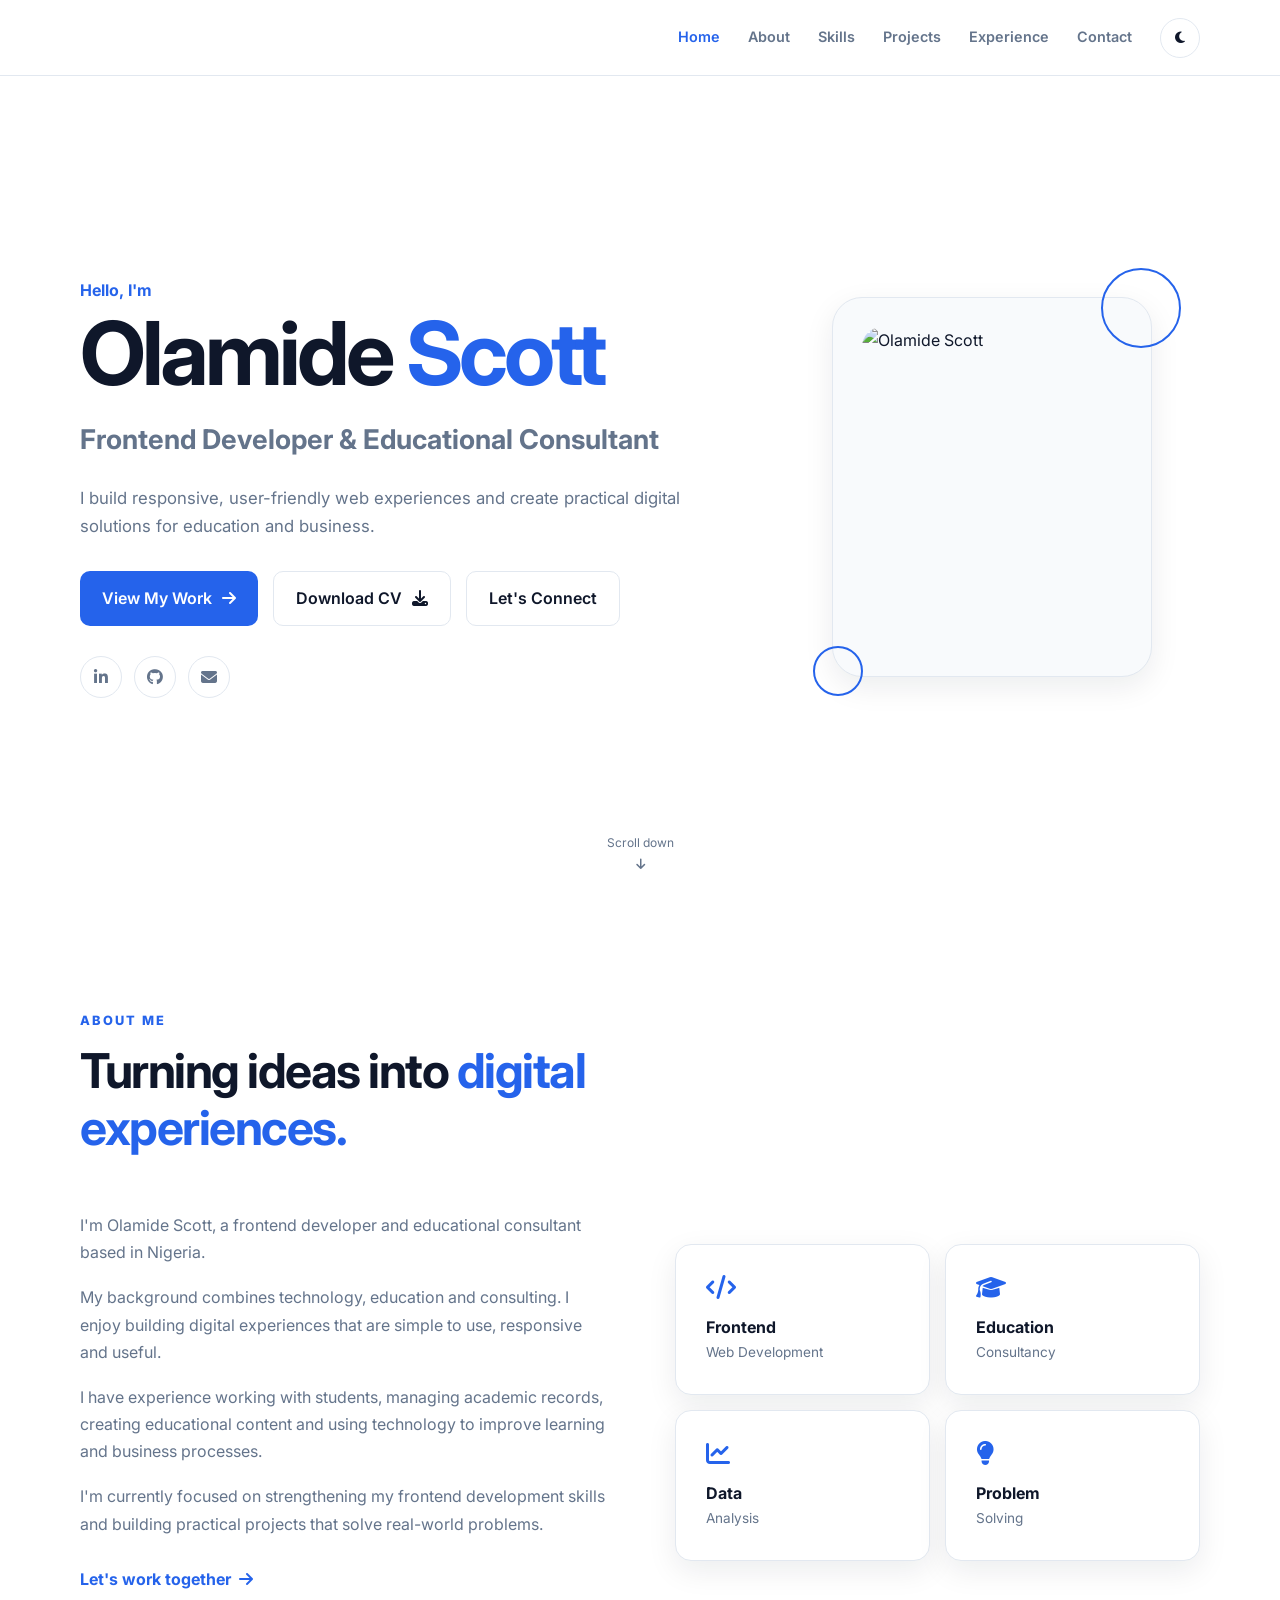
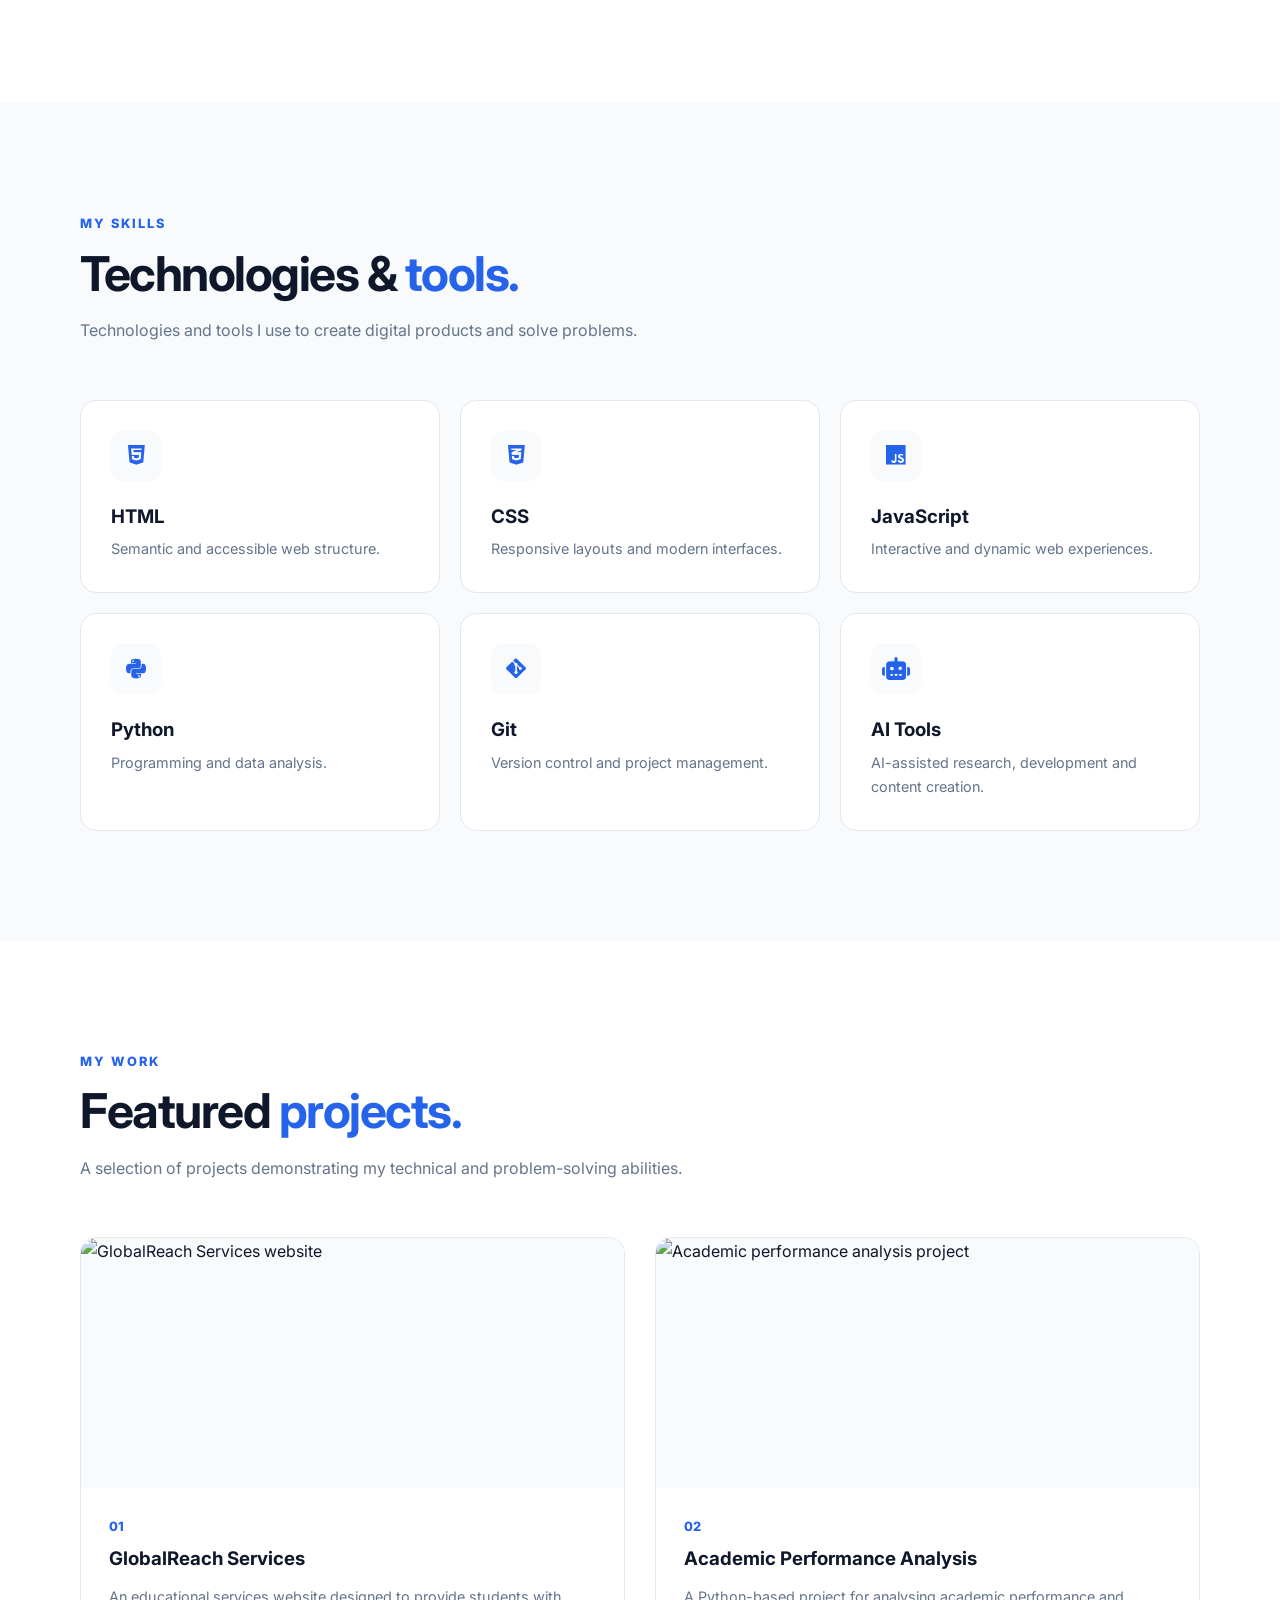
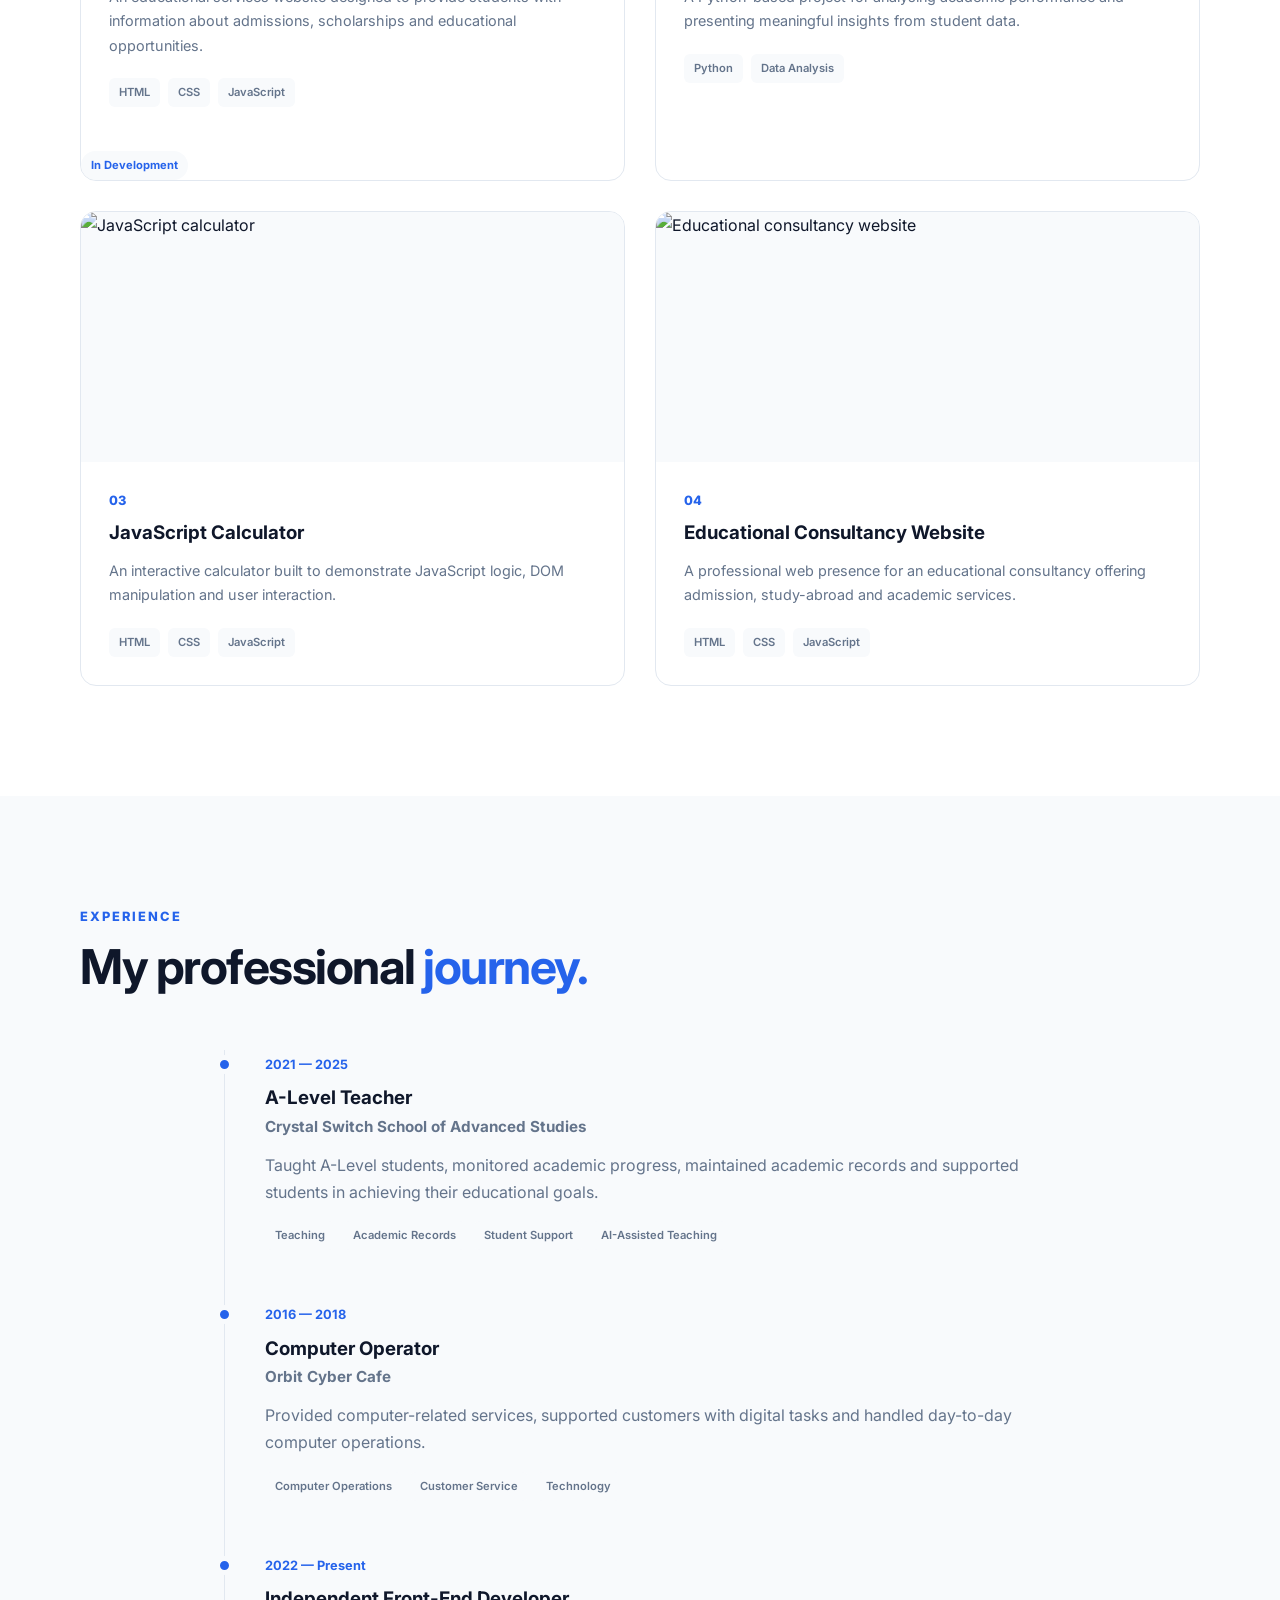
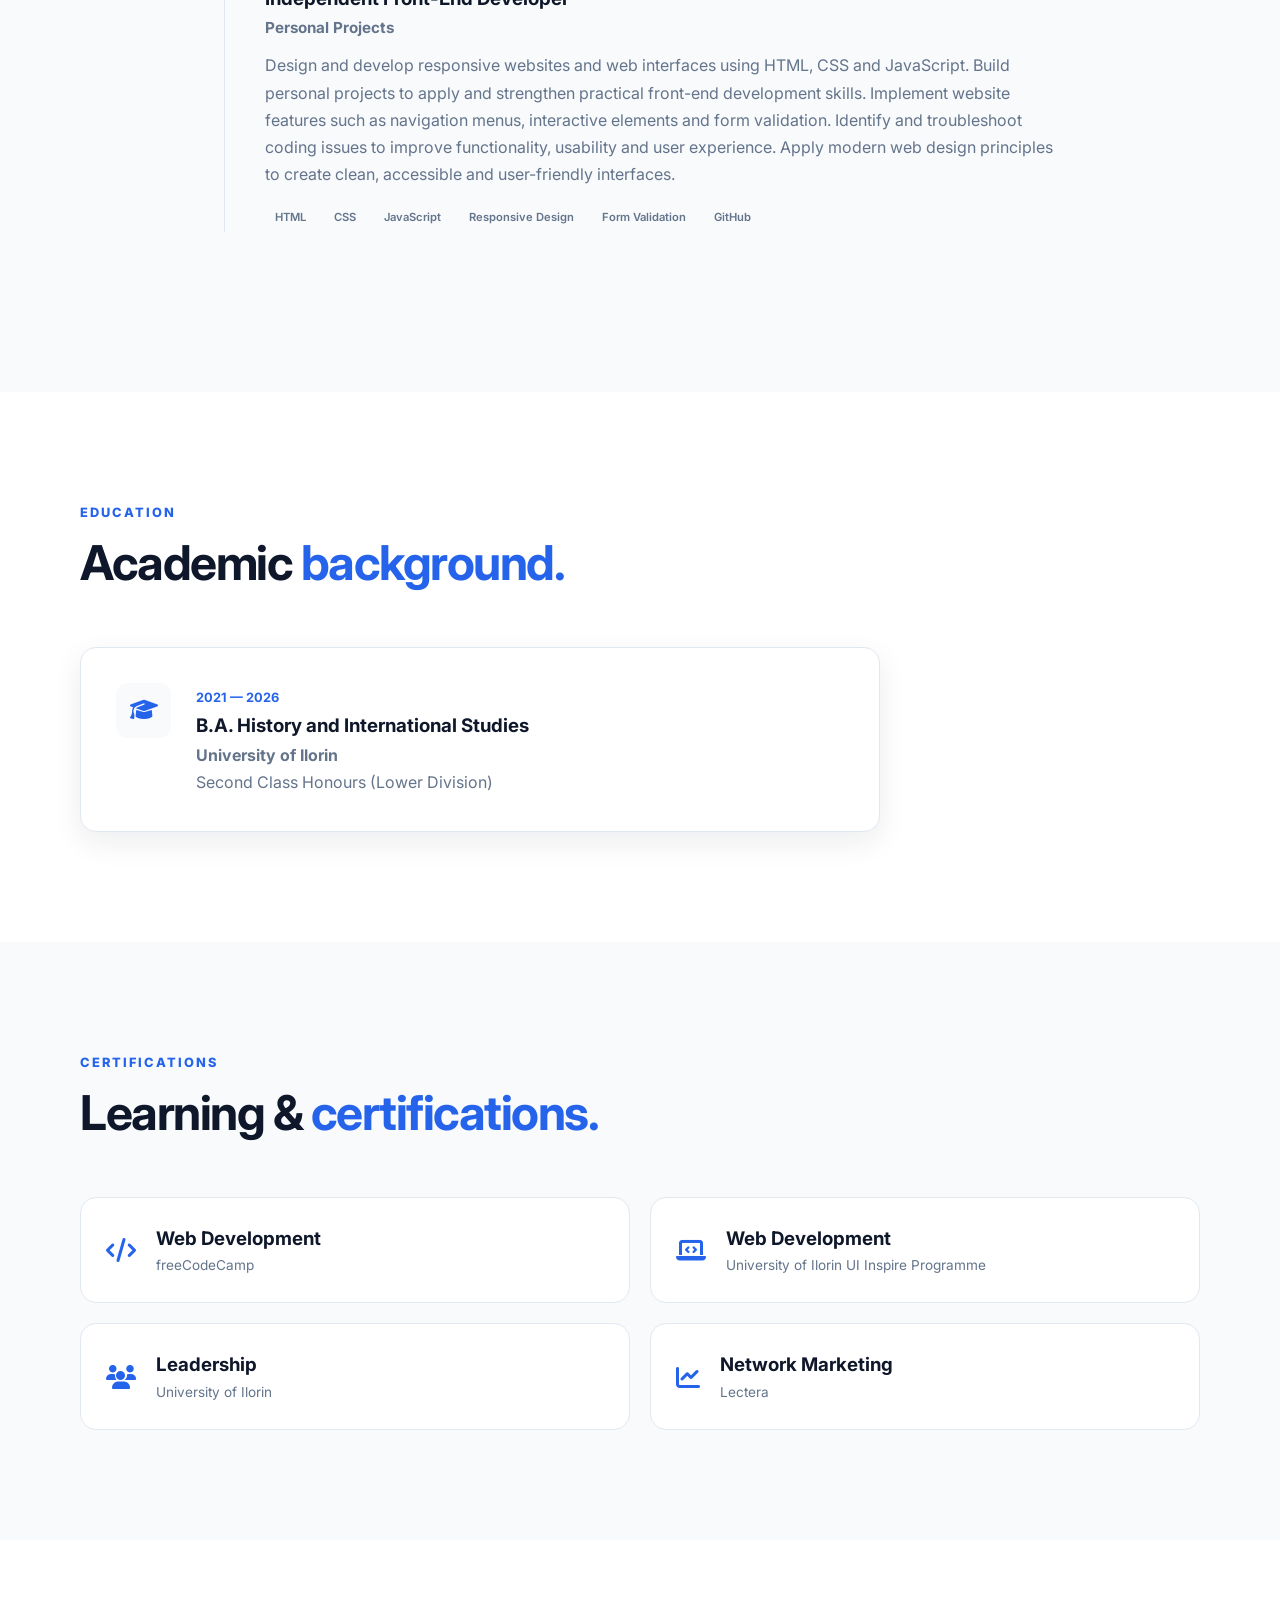
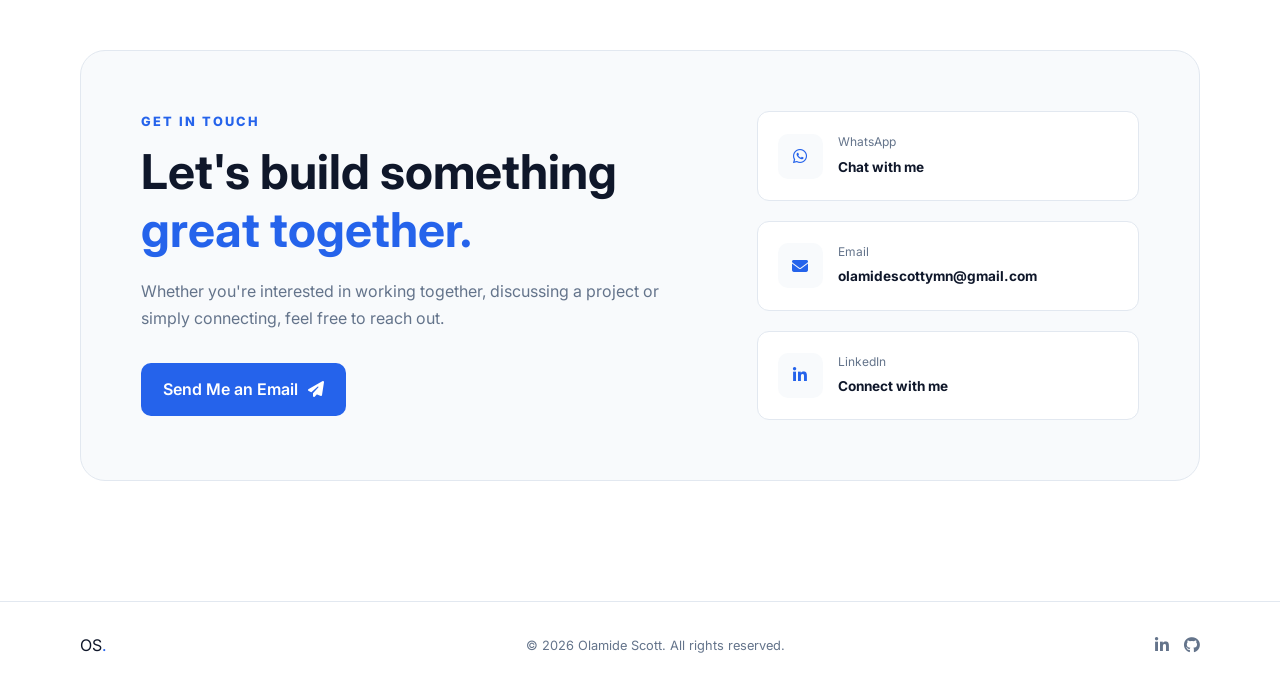
==== index.html @ 688e8d3e "Add files via upload" ====
<!DOCTYPE html>
<html lang="en">
<head>
    <meta charset="UTF-8">
    <meta name="viewport" content="width=device-width, initial-scale=1.0">

    <meta name="description"
        content="Olamide Scott - Frontend Developer and Educational Consultant. Explore my projects, skills, experience and certifications.">

    <meta name="author" content="Olamide Scott">

    <title>Olamide Scott | Frontend Developer</title>

    <!-- Google Font -->
    <link rel="preconnect" href="https://fonts.googleapis.com">
    <link rel="preconnect" href="https://fonts.gstatic.com" crossorigin>

    <link
        href="https://fonts.googleapis.com/css2?family=Inter:wght@400;500;600;700;800&display=swap"
        rel="stylesheet">

    <!-- Icons -->
    <link
        rel="stylesheet"
        href="https://cdnjs.cloudflare.com/ajax/libs/font-awesome/6.5.2/css/all.min.css">

    <link rel="stylesheet" href="portfolio.css">
</head>

<body>

    <!-- ================= NAVBAR =================== -->

    <header class="header">

        <nav class="navbar container">

            <a href="#home" class="logo">
            <img src="/Images/Logo.png" alt="">
            </a>

            <div class="nav-menu" id="nav-menu">

                <a href="#home" class="nav-link active">Home</a>
                <a href="#about" class="nav-link">About</a>
                <a href="#skills" class="nav-link">Skills</a>
                <a href="#projects" class="nav-link">Projects</a>
                <a href="#experience" class="nav-link">Experience</a>
                <a href="#contact" class="nav-link">Contact</a>

                <button class="theme-toggle" id="theme-toggle"
                    aria-label="Toggle dark mode">
                    <i class="fas fa-moon"></i>
                </button>

                <button class="close-menu" id="close-menu">
                    <i class="fas fa-xmark"></i>
                </button>

            </div>

            <button class="menu-toggle" id="menu-toggle">
                <i class="fas fa-bars"></i>
            </button>

        </nav>

    </header>


    <main>

        <!-- ================= HERO ================= -->

        <section class="hero" id="home">

            <div class="container hero-container">

                <div class="hero-content">

                    <p class="hero-intro">
                        Hello, I'm
                    </p>

                    <h1>
                        Olamide <span>Scott</span>
                    </h1>

                    <h2>
                        Frontend Developer & Educational Consultant
                    </h2>

                    <p class="hero-description">
                        I build responsive, user-friendly web experiences
                        and create practical digital solutions for education
                        and business.
                    </p>

                    <div class="hero-buttons">

                        <a href="#projects" class="btn btn-primary">
                            View My Work
                            <i class="fas fa-arrow-right"></i>
                        </a>
                    
                        <a href="documents/Olamide-Scott-CV.pdf"
                           class="btn btn-outline"
                           download>
                            Download CV
                            <i class="fas fa-download"></i>
                        </a>
                    
                        <a href="#contact" class="btn btn-outline">
                            Let's Connect
                        </a>
                    
                    </div>
                    <div class="social-links">

                        <a href="https://www.linkedin.com/in/justolamidescott"
                           target="_blank"
                           aria-label="LinkedIn">
                            <i class="fab fa-linkedin-in"></i>
                        </a>

                       
                        <a href="https://github.com/olamidescott" aria-label="GitHub">
                            <i class="fab fa-github"></i>
                        </a>

                        <a href="mailto:olamidescottymn@gmail.com"
                           aria-label="Email">
                            <i class="fas fa-envelope"></i>
                        </a>

                    </div>

                </div>


                <div class="hero-visual">

                    <div class="profile-card">

                        <div class="profile-image">
                            
                            <img src="/Images/olamide.png"
                                 alt="Olamide Scott">
                        </div>

                        <div class="profile-decoration decoration-one"></div>
                        <div class="profile-decoration decoration-two"></div>

                    </div>

                </div>

            </div>

            <div class="scroll-indicator">
                <span>Scroll down</span>
                <i class="fas fa-arrow-down"></i>
            </div>

        </section>


        <!-- ================= ABOUT ================= -->

        <section class="section" id="about">

            <div class="container">

                <div class="section-heading">

                    <p class="section-label">ABOUT ME</p>

                    <h2>
                        Turning ideas into
                        <span>digital experiences.</span>
                    </h2>

                </div>


                <div class="about-grid">

                    <div class="about-text">

                        <p>
                            I'm Olamide Scott, a frontend developer and
                            educational consultant based in Nigeria.
                        </p>

                        <p>
                            My background combines technology, education
                            and consulting. I enjoy building digital
                            experiences that are simple to use, responsive
                            and useful.
                        </p>

                        <p>
                            I have experience working with students,
                            managing academic records, creating educational
                            content and using technology to improve
                            learning and business processes.
                        </p>

                        <p>
                            I'm currently focused on strengthening my
                            frontend development skills and building
                            practical projects that solve real-world
                            problems.
                        </p>

                        <a href="#contact" class="text-link">
                            Let's work together
                            <i class="fas fa-arrow-right"></i>
                        </a>

                    </div>


                    <div class="about-stats">

                        <div class="stat-card">
                            <i class="fas fa-code"></i>
                            <h3>Frontend</h3>
                            <p>Web Development</p>
                        </div>

                        <div class="stat-card">
                            <i class="fas fa-graduation-cap"></i>
                            <h3>Education</h3>
                            <p>Consultancy</p>
                        </div>

                        <div class="stat-card">
                            <i class="fas fa-chart-line"></i>
                            <h3>Data</h3>
                            <p>Analysis</p>
                        </div>

                        <div class="stat-card">
                            <i class="fas fa-lightbulb"></i>
                            <h3>Problem</h3>
                            <p>Solving</p>
                        </div>

                    </div>

                </div>

            </div>

        </section>


        <!-- ================= SKILLS ================= -->

        <section class="section section-alt" id="skills">

            <div class="container">

                <div class="section-heading">

                    <p class="section-label">MY SKILLS</p>

                    <h2>
                        Technologies & <span>tools.</span>
                    </h2>

                    <p>
                        Technologies and tools I use to create digital
                        products and solve problems.
                    </p>

                </div>


                <div class="skills-grid">

                    <div class="skill-card">
                        <div class="skill-icon">
                            <i class="fab fa-html5"></i>
                        </div>
                        <h3>HTML</h3>
                        <p>Semantic and accessible web structure.</p>
                    </div>

                    <div class="skill-card">
                        <div class="skill-icon">
                            <i class="fab fa-css3-alt"></i>
                        </div>
                        <h3>CSS</h3>
                        <p>Responsive layouts and modern interfaces.</p>
                    </div>

                    <div class="skill-card">
                        <div class="skill-icon">
                            <i class="fab fa-js"></i>
                        </div>
                        <h3>JavaScript</h3>
                        <p>Interactive and dynamic web experiences.</p>
                    </div>

                    <div class="skill-card">
                        <div class="skill-icon">
                            <i class="fab fa-python"></i>
                        </div>
                        <h3>Python</h3>
                        <p>Programming and data analysis.</p>
                    </div>

                    <div class="skill-card">
                        <div class="skill-icon">
                            <i class="fab fa-git-alt"></i>
                        </div>
                        <h3>Git</h3>
                        <p>Version control and project management.</p>
                    </div>

                    <div class="skill-card">
                        <div class="skill-icon">
                            <i class="fas fa-robot"></i>
                        </div>
                        <h3>AI Tools</h3>
                        <p>AI-assisted research, development and content creation.</p>
                    </div>

                </div>

            </div>

        </section>


        <!-- ================= PROJECTS ================= -->

        <section class="section" id="projects">

            <div class="container">

                <div class="section-heading">

                    <p class="section-label">MY WORK</p>

                    <h2>
                        Featured <span>projects.</span>
                    </h2>

                    <p>
                        A selection of projects demonstrating my technical
                        and problem-solving abilities.
                    </p>

                </div>


                <div class="projects-grid">


                    <!-- PROJECT 1 -->

                    <article class="project-card">

                        <div class="project-image">

                            <img src="/Images/globareach.jpg"
                                 alt="GlobalReach Services website">

                            <div class="project-overlay">

                                <a href="#"
                                   aria-label="View GlobalReach project">
                                    <i class="fas fa-external-link-alt"></i>
                                </a>

                                <a href="#"
                                   aria-label="View GlobalReach source code">
                                    <i class="fab fa-github"></i>
                                </a>

                            </div>

                        </div>

                        <div class="project-content">

                            <p class="project-number">01</p>

                            <h3>GlobalReach Services</h3>

                            <p>
                                An educational services website designed
                                to provide students with information about
                                admissions, scholarships and educational
                                opportunities.
                            </p>

                            <div class="project-tech">
                                <span>HTML</span>
                                <span>CSS</span>
                                <span>JavaScript</span>
                            </div>

                        </div>
                        <div class="project-status">
                            <span>In Development</span>
                        </div>

                    </article>


                    <!-- PROJECT 2 -->

                    <article class="project-card">

                        <div class="project-image">

                            <img src="/Images/std analysis.jpg"
                                 alt="Academic performance analysis project">

                            <div class="project-overlay">

                                <a href="#"
                                   aria-label="View project">
                                    <i class="fas fa-external-link-alt"></i>
                                </a>

                                <a href="#"
                                   aria-label="View source code">
                                    <i class="fab fa-github"></i>
                                </a>

                            </div>

                        </div>

                        <div class="project-content">

                            <p class="project-number">02</p>

                            <h3>Academic Performance Analysis</h3>

                            <p>
                                A Python-based project for analysing
                                academic performance and presenting
                                meaningful insights from student data.
                            </p>

                            <div class="project-tech">
                                <span>Python</span>
                                <span>Data Analysis</span>
                            </div>

                        </div>

                    </article>


                    <!-- PROJECT 3 -->

                    <article class="project-card">

                        <div class="project-image">

                            <img src="/Images/mini calculator.jpg"
                                 alt="JavaScript calculator">

                            <div class="project-overlay">

                                <a href="#"
                                   aria-label="View calculator">
                                    <i class="fas fa-external-link-alt"></i>
                                </a>

                                <a href="#"
                                   aria-label="View source code">
                                    <i class="fab fa-github"></i>
                                </a>

                            </div>

                        </div>

                        <div class="project-content">

                            <p class="project-number">03</p>

                            <h3>JavaScript Calculator</h3>

                            <p>
                                An interactive calculator built to
                                demonstrate JavaScript logic, DOM
                                manipulation and user interaction.
                            </p>

                            <div class="project-tech">
                                <span>HTML</span>
                                <span>CSS</span>
                                <span>JavaScript</span>
                            </div>

                        </div>

                    </article>


                    <!-- PROJECT 4 -->

                    <article class="project-card">

                        <div class="project-image">

                            <img src="/Images/globalreach register.jpg"
                                 alt="Educational consultancy website">

                            <div class="project-overlay">

                                <a href="#"
                                   aria-label="View project">
                                    <i class="fas fa-external-link-alt"></i>
                                </a>

                            </div>

                        </div>

                        <div class="project-content">

                            <p class="project-number">04</p>

                            <h3>Educational Consultancy Website</h3>

                            <p>
                                A professional web presence for an
                                educational consultancy offering admission,
                                study-abroad and academic services.
                            </p>

                            <div class="project-tech">
                                <span>HTML</span>
                                <span>CSS</span>
                                <span>JavaScript</span>
                            </div>

                        </div>

                    </article>

                </div>

            </div>

        </section>


        <!-- ================= EXPERIENCE ================= -->

        <section class="section section-alt" id="experience">

            <div class="container">

                <div class="section-heading">

                    <p class="section-label">EXPERIENCE</p>

                    <h2>
                        My professional <span>journey.</span>
                    </h2>

                </div>


                <div class="timeline">

                    <div class="timeline-item">

                        <div class="timeline-dot"></div>

                        <div class="timeline-content">

                            <span class="timeline-date">
                                2021 — 2025
                            </span>

                            <h3>A-Level Teacher</h3>

                            <h4>
                                Crystal Switch School of Advanced Studies
                            </h4>

                            <p>
                                Taught A-Level students, monitored academic
                                progress, maintained academic records and
                                supported students in achieving their
                                educational goals.
                            </p>

                            <div class="experience-tags">
                                <span>Teaching</span>
                                <span>Academic Records</span>
                                <span>Student Support</span>
                                <span>AI-Assisted Teaching</span>
                            </div>

                        </div>

                    </div>


                    <div class="timeline-item">

                        <div class="timeline-dot"></div>

                        <div class="timeline-content">

                            <span class="timeline-date">
                                2016 — 2018
                            </span>

                            <h3>Computer Operator</h3>

                            <h4>Orbit Cyber Cafe</h4>

                            <p>
                                Provided computer-related services,
                                supported customers with digital tasks
                                and handled day-to-day computer operations.
                            </p>

                            <div class="experience-tags">
                                <span>Computer Operations</span>
                                <span>Customer Service</span>
                                <span>Technology</span>
                            </div>

                        </div>

                    </div>


                    <!-- FRONT-END DEVELOPMENT: INDEPENDENT PROJECTS -->
<div class="timeline-item">

    <div class="timeline-dot"></div>

    <div class="timeline-content">

        <span class="timeline-date">
            2022 — Present
        </span>

        <h3>Independent Front-End Developer</h3>

        <h4>Personal Projects</h4>

        <p>
            Design and develop responsive websites and web
            interfaces using HTML, CSS and JavaScript.
            Build personal projects to apply and strengthen
            practical front-end development skills.
            Implement website features such as navigation
            menus, interactive elements and form validation.
            Identify and troubleshoot coding issues to improve
            functionality, usability and user experience.
            Apply modern web design principles to create clean,
            accessible and user-friendly interfaces.
        </p>

        <div class="experience-tags">
            <span>HTML</span>
            <span>CSS</span>
            <span>JavaScript</span>
            <span>Responsive Design</span>
            <span>Form Validation</span>
            <span>GitHub</span>
        </div>

    </div>

</div>
                </div>

            </div>

        </section>


        <!-- ================= EDUCATION ================= -->

        <section class="section" id="education">

            <div class="container">

                <div class="section-heading">

                    <p class="section-label">EDUCATION</p>

                    <h2>
                        Academic <span>background.</span>
                    </h2>

                </div>


                <div class="education-card">

                    <div class="education-icon">
                        <i class="fas fa-graduation-cap"></i>
                    </div>

                    <div>

                        <span class="education-date">
                            2021 — 2026
                        </span>

                        <h3>
                            B.A. History and International Studies
                        </h3>

                        <h4>
                            University of Ilorin
                        </h4>

                        <p>
                            Second Class Honours (Lower Division)
                        </p>

                    </div>

                </div>

            </div>

        </section>


        <!-- ================= CERTIFICATIONS ================= -->

        <section class="section section-alt" id="certifications">

            <div class="container">

                <div class="section-heading">

                    <p class="section-label">CERTIFICATIONS</p>

                    <h2>
                        Learning & <span>certifications.</span>
                    </h2>

                </div>


                <div class="certifications-grid">

                    <div class="cert-card">

                        <i class="fas fa-code"></i>

                        <div>
                            <h3>Web Development</h3>
                            <p>freeCodeCamp</p>
                        </div>

                    </div>


                    <div class="cert-card">

                        <i class="fas fa-laptop-code"></i>

                        <div>
                            <h3>Web Development</h3>
                            <p>University of Ilorin UI Inspire Programme</p>
                        </div>

                    </div>


                    <div class="cert-card">

                        <i class="fas fa-users"></i>

                        <div>
                            <h3>Leadership</h3>
                            <p>University of Ilorin</p>
                        </div>

                    </div>


                    <div class="cert-card">

                        <i class="fas fa-chart-line"></i>

                        <div>
                            <h3>Network Marketing</h3>
                            <p>Lectera</p>
                        </div>

                    </div>

                </div>

            </div>

        </section>


        <!-- ================= CONTACT ================= -->

        <section class="section contact-section" id="contact">

            <div class="container">

                <div class="contact-box">

                    <div class="contact-content">

                        <p class="section-label">GET IN TOUCH</p>

                        <h2>
                            Let's build something
                            <span>great together.</span>
                        </h2>

                        <p>
                            Whether you're interested in working together,
                            discussing a project or simply connecting,
                            feel free to reach out.
                        </p>

                        <a href="mailto:olamidescottymn@gmail.com"
                           class="btn btn-primary">
                            Send Me an Email
                            <i class="fas fa-paper-plane"></i>
                        </a>

                    </div>


                    <div class="contact-details">
                        <a href="https://wa.me/2347044570690"
   target="_blank"
   class="contact-item">

    <div class="contact-icon">
        <i class="fab fa-whatsapp"></i>
    </div>

    <div>
        <span>WhatsApp</span>
        <strong>Chat with me</strong>
    </div>

</a>

                        <a href="mailto:olamidescottymn@gmail.com"
                           class="contact-item">

                            <div class="contact-icon">
                                <i class="fas fa-envelope"></i>
                            </div>

                            <div>
                                <span>Email</span>
                                <strong>
                                    olamidescottymn@gmail.com
                                </strong>
                            </div>

                        </a>


                        <a href="https://www.linkedin.com/in/justolamidescott"
                           target="_blank"
                           class="contact-item">

                            <div class="contact-icon">
                                <i class="fab fa-linkedin-in"></i>
                            </div>

                            <div>
                                <span>LinkedIn</span>
                                <strong>
                                    Connect with me
                                </strong>
                            </div>

                        </a>

                    </div>

                </div>

            </div>

        </section>

    </main>


    <!-- ================= FOOTER ================= -->

    <footer class="footer">

        <div class="container footer-content">

            <a href="#home" class="logo">
                OS<span>.</span>
            </a>

            <p>
                © <span id="year"></span> Olamide Scott.
                All rights reserved.
            </p>

            <div class="footer-socials">

                <a href="https://www.linkedin.com/in/justolamidescott"
                   target="_blank">
                    <i class="fab fa-linkedin-in"></i>
                </a>

                <a href="#">
                    <i class="fab fa-github"></i>
                </a>

            </div>

        </div>

    </footer>


    <!-- Back to top -->
    <button class="back-to-top" id="back-to-top">
        <i class="fas fa-arrow-up"></i>
    </button>


    <script src="portfolio.js"></script>

</body>
</html>
---- portfolio.css ----
/* =========================================
   ROOT VARIABLES
========================================= */

:root {
    --primary: #2563eb;
    --primary-dark: #1d4ed8;

    --bg: #ffffff;
    --bg-secondary: #f8fafc;
    --card: #ffffff;

    --text: #0f172a;
    --text-secondary: #64748b;

    --border: #e2e8f0;

    --shadow: 0 10px 30px rgba(15, 23, 42, 0.08);

    --radius: 16px;

    --transition: 0.3s ease;
}


/* DARK MODE */

body.dark-theme {
    --bg: #0b1120;
    --bg-secondary: #111827;
    --card: #151f32;

    --text: #f8fafc;
    --text-secondary: #94a3b8;

    --border: #263449;

    --shadow: 0 10px 30px rgba(0, 0, 0, 0.3);
}


/* =========================================
   RESET
========================================= */

* {
    margin: 0;
    padding: 0;
    box-sizing: border-box;
}

html {
    scroll-behavior: smooth;
}

body {
    font-family: "Inter", sans-serif;
    background: var(--bg);
    color: var(--text);
    line-height: 1.7;
    transition: background var(--transition),
                color var(--transition);
}

img {
    max-width: 100%;
    display: block;
}

a {
    text-decoration: none;
    color: inherit;
}

button {
    font-family: inherit;
}

.container {
    width: min(1120px, 90%);
    margin: auto;
}


/* =========================================
   HEADER
========================================= */

.header {
    position: fixed;
    top: 0;
    width: 100%;
    z-index: 1000;

    background: color-mix(
        in srgb,
        var(--bg) 90%,
        transparent
    );

    backdrop-filter: blur(15px);

    border-bottom: 1px solid var(--border);
}

.navbar {
    height: 75px;

    display: flex;
    align-items: center;
    justify-content: space-between;
}

.logo {
    width: 75px;
    height: auto;
    display: block;
    object-fit: contain;
}

.logo span {
    color: var(--primary);
}

.nav-menu {
    display: flex;
    align-items: center;
    gap: 28px;
}

.nav-link {
    font-size: 0.9rem;
    font-weight: 600;
    color: var(--text-secondary);
    transition: var(--transition);
}

.nav-link:hover,
.nav-link.active {
    color: var(--primary);
}

.theme-toggle,
.menu-toggle,
.close-menu {
    border: none;
    background: transparent;
    color: var(--text);
    cursor: pointer;
}

.theme-toggle {
    width: 40px;
    height: 40px;

    display: grid;
    place-items: center;

    border: 1px solid var(--border);
    border-radius: 50%;

    transition: var(--transition);
}

.theme-toggle:hover {
    color: var(--primary);
    border-color: var(--primary);
}

.menu-toggle,
.close-menu {
    display: none;
}


/* =========================================
   HERO
========================================= */

.hero {
    min-height: 100vh;

    display: flex;
    align-items: center;

    padding-top: 75px;

    position: relative;

    overflow: hidden;
}

.hero-container {
    display: grid;
    grid-template-columns: 1.2fr 0.8fr;

    align-items: center;

    gap: 80px;
}

.hero-intro {
    color: var(--primary);
    font-weight: 700;
    margin-bottom: 5px;
}

.hero h1 {
    font-size: clamp(3rem, 7vw, 5.5rem);
    line-height: 1;
    letter-spacing: -4px;
    margin-bottom: 20px;
}

.hero h1 span {
    color: var(--primary);
}

.hero h2 {
    font-size: clamp(1.2rem, 3vw, 1.7rem);
    color: var(--text-secondary);
    margin-bottom: 20px;
}

.hero-description {
    max-width: 600px;
    color: var(--text-secondary);
    font-size: 1.05rem;
}

.hero-buttons {
    display: flex;
    gap: 15px;
    flex-wrap: wrap;

    margin-top: 30px;
}

.btn {
    display: inline-flex;
    align-items: center;
    gap: 10px;

    padding: 13px 22px;

    border-radius: 10px;

    font-weight: 600;

    transition: var(--transition);
}

.btn-primary {
    color: white;
    background: var(--primary);
}

.btn-primary:hover {
    background: var(--primary-dark);
    transform: translateY(-3px);
}

.btn-outline {
    border: 1px solid var(--border);
}

.btn-outline:hover {
    color: var(--primary);
    border-color: var(--primary);
}

.social-links {
    display: flex;
    gap: 12px;
    margin-top: 30px;
}

.social-links a {
    width: 42px;
    height: 42px;

    display: grid;
    place-items: center;

    border: 1px solid var(--border);
    border-radius: 50%;

    color: var(--text-secondary);

    transition: var(--transition);
}

.social-links a:hover {
    color: white;
    background: var(--primary);
    border-color: var(--primary);

    transform: translateY(-3px);
}


/* =========================================
   PROFILE IMAGE
========================================= */

.hero-visual {
    display: flex;
    justify-content: center;
}

.profile-card {
    width: 320px;
    height: 380px;

    position: relative;

    display: flex;
    align-items: center;
    justify-content: center;

    border-radius: 30px;

    background: var(--bg-secondary);

    border: 1px solid var(--border);

    box-shadow: var(--shadow);
}

.profile-image {
    width: 260px;
    height: 320px;

    overflow: hidden;

    border-radius: 20px;
}

.profile-image img {
    width: 100%;
    height: 100%;

    object-fit: cover;
}

.profile-decoration {
    position: absolute;

    border: 2px solid var(--primary);

    border-radius: 50%;
}

.decoration-one {
    width: 80px;
    height: 80px;

    top: -30px;
    right: -30px;
}

.decoration-two {
    width: 50px;
    height: 50px;

    bottom: -20px;
    left: -20px;
}


/* =========================================
   SCROLL INDICATOR
========================================= */

.scroll-indicator {
    position: absolute;

    bottom: 30px;
    left: 50%;

    transform: translateX(-50%);

    display: flex;
    flex-direction: column;

    align-items: center;

    color: var(--text-secondary);

    font-size: 0.75rem;

    gap: 5px;
}


/* =========================================
   SECTIONS
========================================= */

.section {
    padding: 110px 0;
}

.section-alt {
    background: var(--bg-secondary);
}

.section-heading {
    max-width: 650px;
    margin-bottom: 55px;
}

.section-label {
    color: var(--primary);
    font-size: 0.8rem;
    font-weight: 800;

    letter-spacing: 2px;

    margin-bottom: 10px;
}

.section-heading h2 {
    font-size: clamp(2rem, 5vw, 3rem);
    line-height: 1.2;
    letter-spacing: -1.5px;
}

.section-heading h2 span {
    color: var(--primary);
}

.section-heading > p:last-child {
    color: var(--text-secondary);
    margin-top: 15px;
}


/* =========================================
   ABOUT
========================================= */

.about-grid {
    display: grid;
    grid-template-columns: 1fr 1fr;

    gap: 70px;

    align-items: center;
}

.about-text p {
    color: var(--text-secondary);
    margin-bottom: 18px;
}

.text-link {
    display: inline-flex;

    align-items: center;

    gap: 8px;

    color: var(--primary);
    font-weight: 700;

    margin-top: 10px;
}

.about-stats {
    display: grid;
    grid-template-columns: repeat(2, 1fr);

    gap: 15px;
}

.stat-card {
    padding: 30px;

    border: 1px solid var(--border);

    background: var(--card);

    border-radius: var(--radius);

    box-shadow: var(--shadow);

    transition: var(--transition);
}

.stat-card:hover {
    transform: translateY(-5px);
}

.stat-card i {
    font-size: 1.5rem;
    color: var(--primary);
    margin-bottom: 15px;
}

.stat-card h3 {
    font-size: 1rem;
}

.stat-card p {
    color: var(--text-secondary);
    font-size: 0.85rem;
}


/* =========================================
   SKILLS
========================================= */

.skills-grid {
    display: grid;

    grid-template-columns: repeat(3, 1fr);

    gap: 20px;
}

.skill-card {
    padding: 30px;

    background: var(--card);

    border: 1px solid var(--border);

    border-radius: var(--radius);

    transition: var(--transition);
}

.skill-card:hover {
    transform: translateY(-7px);
    border-color: var(--primary);
}

.skill-icon {
    width: 50px;
    height: 50px;

    display: grid;
    place-items: center;

    background: var(--bg-secondary);

    border-radius: 12px;

    color: var(--primary);

    font-size: 1.4rem;

    margin-bottom: 20px;
}

.skill-card p {
    color: var(--text-secondary);
    font-size: 0.9rem;
    margin-top: 5px;
}


/* =========================================
   PROJECTS
========================================= */

.projects-grid {
    display: grid;

    grid-template-columns: repeat(2, 1fr);

    gap: 30px;
}

.project-card {
    overflow: hidden;

    border: 1px solid var(--border);

    border-radius: var(--radius);

    background: var(--card);

    transition: var(--transition);
}

.project-card:hover {
    transform: translateY(-7px);
    box-shadow: var(--shadow);
}

.project-image {
    height: 250px;

    position: relative;

    overflow: hidden;

    background: var(--bg-secondary);
}

.project-image img {
    width: 100%;
    height: 100%;

    object-fit: cover;

    transition: 0.5s ease;
}

.project-card:hover .project-image img {
    transform: scale(1.05);
}

.project-overlay {
    position: absolute;

    inset: 0;

    display: flex;
    align-items: center;
    justify-content: center;

    gap: 12px;

    background: rgba(15, 23, 42, 0.7);

    opacity: 0;

    transition: var(--transition);
}

.project-card:hover .project-overlay {
    opacity: 1;
}

.project-overlay a {
    width: 45px;
    height: 45px;

    display: grid;
    place-items: center;

    background: white;

    color: #0f172a;

    border-radius: 50%;
}

.project-content {
    padding: 28px;
}

.project-number {
    color: var(--primary);

    font-size: 0.8rem;
    font-weight: 800;

    margin-bottom: 5px;
}

.project-content h3 {
    margin-bottom: 10px;
}

.project-content > p:not(.project-number) {
    color: var(--text-secondary);
    font-size: 0.9rem;
}

.project-tech {
    display: flex;
    gap: 8px;

    flex-wrap: wrap;

    margin-top: 20px;
}

.project-tech span,
.experience-tags span {
    padding: 5px 10px;

    border-radius: 6px;

    background: var(--bg-secondary);

    color: var(--text-secondary);

    font-size: 0.7rem;

    font-weight: 600;
}


/* =========================================
   EXPERIENCE
========================================= */

.timeline {
    max-width: 850px;

    margin: auto;

    position: relative;
}

.timeline::before {
    content: "";

    position: absolute;

    left: 9px;
    top: 0;
    bottom: 0;

    width: 1px;

    background: var(--border);
}

.timeline-item {
    position: relative;

    padding-left: 50px;

    margin-bottom: 50px;
}

.timeline-dot {
    position: absolute;

    left: 0;
    top: 5px;

    width: 19px;
    height: 19px;

    border-radius: 50%;

    background: var(--primary);

    border: 5px solid var(--bg-secondary);
}

.timeline-date {
    color: var(--primary);

    font-size: 0.8rem;
    font-weight: 700;
}

.timeline-content h3 {
    margin-top: 5px;
}

.timeline-content h4 {
    color: var(--text-secondary);
    font-size: 0.95rem;
    margin-bottom: 12px;
}

.timeline-content p {
    color: var(--text-secondary);
}

.experience-tags {
    display: flex;
    flex-wrap: wrap;

    gap: 8px;

    margin-top: 15px;
}


/* =========================================
   EDUCATION
========================================= */

.education-card {
    display: flex;
    align-items: flex-start;

    gap: 25px;

    padding: 35px;

    border: 1px solid var(--border);

    background: var(--card);

    border-radius: var(--radius);

    box-shadow: var(--shadow);

    max-width: 800px;
}

.education-icon {
    min-width: 55px;
    height: 55px;

    display: grid;
    place-items: center;

    border-radius: 12px;

    background: var(--bg-secondary);

    color: var(--primary);

    font-size: 1.4rem;
}

.education-date {
    color: var(--primary);
    font-size: 0.8rem;
    font-weight: 700;
}

.education-card h4 {
    color: var(--text-secondary);
}

.education-card p {
    color: var(--text-secondary);
}


/* =========================================
   CERTIFICATIONS
========================================= */

.certifications-grid {
    display: grid;

    grid-template-columns: repeat(2, 1fr);

    gap: 20px;
}

.cert-card {
    display: flex;
    align-items: center;

    gap: 20px;

    padding: 25px;

    border: 1px solid var(--border);

    border-radius: var(--radius);

    background: var(--card);

    transition: var(--transition);
}

.cert-card:hover {
    transform: translateY(-5px);
}

.cert-card > i {
    font-size: 1.5rem;
    color: var(--primary);
}

.cert-card p {
    color: var(--text-secondary);
    font-size: 0.85rem;
}


/* =========================================
   CONTACT
========================================= */

.contact-section {
    padding-bottom: 120px;
}

.contact-box {
    display: grid;

    grid-template-columns: 1fr 0.7fr;

    gap: 70px;

    padding: 60px;

    border-radius: 25px;

    background: var(--bg-secondary);

    border: 1px solid var(--border);
}

.contact-content h2 {
    font-size: clamp(2rem, 5vw, 3rem);

    line-height: 1.2;

    margin-bottom: 20px;
}

.contact-content h2 span {
    color: var(--primary);
}

.contact-content > p:not(.section-label) {
    color: var(--text-secondary);

    margin-bottom: 30px;
}

.contact-details {
    display: flex;

    flex-direction: column;

    justify-content: center;

    gap: 20px;
}

.contact-item {
    display: flex;

    align-items: center;

    gap: 15px;

    padding: 20px;

    background: var(--card);

    border: 1px solid var(--border);

    border-radius: 12px;

    transition: var(--transition);
}

.contact-item:hover {
    border-color: var(--primary);
}

.contact-icon {
    width: 45px;
    height: 45px;

    display: grid;
    place-items: center;

    border-radius: 10px;

    background: var(--bg-secondary);

    color: var(--primary);
}

.contact-item span {
    display: block;

    color: var(--text-secondary);

    font-size: 0.75rem;
}

.contact-item strong {
    font-size: 0.85rem;
}


/* =========================================
   FOOTER
========================================= */

.footer {
    border-top: 1px solid var(--border);

    padding: 30px 0;
}

.footer-content {
    display: flex;

    align-items: center;
    justify-content: space-between;

    gap: 20px;
}

.footer p {
    color: var(--text-secondary);

    font-size: 0.8rem;
}

.footer-socials {
    display: flex;
    gap: 15px;
}

.footer-socials a {
    color: var(--text-secondary);
}

.footer-socials a:hover {
    color: var(--primary);
}


/* =========================================
   BACK TO TOP
========================================= */

.back-to-top {
    position: fixed;

    right: 25px;
    bottom: 25px;

    width: 45px;
    height: 45px;

    border: none;

    border-radius: 50%;

    background: var(--primary);

    color: white;

    cursor: pointer;

    opacity: 0;

    visibility: hidden;

    transform: translateY(20px);

    transition: var(--transition);

    z-index: 500;
}

.back-to-top.show {
    opacity: 1;

    visibility: visible;

    transform: translateY(0);
}


/* =========================================
   RESPONSIVE
========================================= */

@media (max-width: 900px) {

    .hero-container {
        grid-template-columns: 1fr;

        text-align: center;

        gap: 50px;
    }

    .hero-description {
        margin: auto;
    }

    .hero-buttons,
    .social-links {
        justify-content: center;
    }

    .hero-visual {
        order: -1;
    }

    .profile-card {
        width: 250px;
        height: 300px;
    }

    .profile-image {
        width: 200px;
        height: 250px;
    }

    .about-grid {
        grid-template-columns: 1fr;
    }

    .skills-grid {
        grid-template-columns: repeat(2, 1fr);
    }

    .contact-box {
        grid-template-columns: 1fr;
    }
}


@media (max-width: 700px) {

    .nav-menu {
        position: fixed;

        top: 0;
        right: -100%;

        width: 80%;
        max-width: 320px;
        height: 100vh;

        background: var(--bg);

        display: flex;
        flex-direction: column;

        align-items: flex-start;

        padding: 100px 35px;

        box-shadow: var(--shadow);

        transition: 0.4s ease;
    }

    .nav-menu.show {
        right: 0;
    }

    .nav-link {
        font-size: 1rem;
    }

    .menu-toggle {
        display: block;

        font-size: 1.2rem;
    }

    .close-menu {
        display: block;

        position: absolute;

        top: 25px;
        right: 25px;

        font-size: 1.3rem;
    }

    .theme-toggle {
        margin-top: 10px;
    }

    .hero h1 {
        letter-spacing: -2px;
    }

    .skills-grid,
    .projects-grid,
    .certifications-grid {
        grid-template-columns: 1fr;
    }

    .about-stats {
        grid-template-columns: 1fr 1fr;
    }

    .contact-box {
        padding: 35px 25px;
    }

    .footer-content {
        flex-direction: column;

        text-align: center;
    }
}


@media (max-width: 450px) {

    .about-stats {
        grid-template-columns: 1fr;
    }

    .hero-buttons {
        flex-direction: column;
    }

    .hero-buttons .btn {
        justify-content: center;
    }

    .education-card {
        flex-direction: column;
    }
}
.project-status {
    margin-top: 15px;
}

.project-status span {
    display: inline-block;

    padding: 5px 10px;

    border-radius: 20px;

    background: var(--bg-secondary);

    color: var(--primary);

    font-size: 0.7rem;

    font-weight: 700;
}
.logo img {
    width: 150px;
    height: auto;
    display: block;
    object-fit: contain;
}
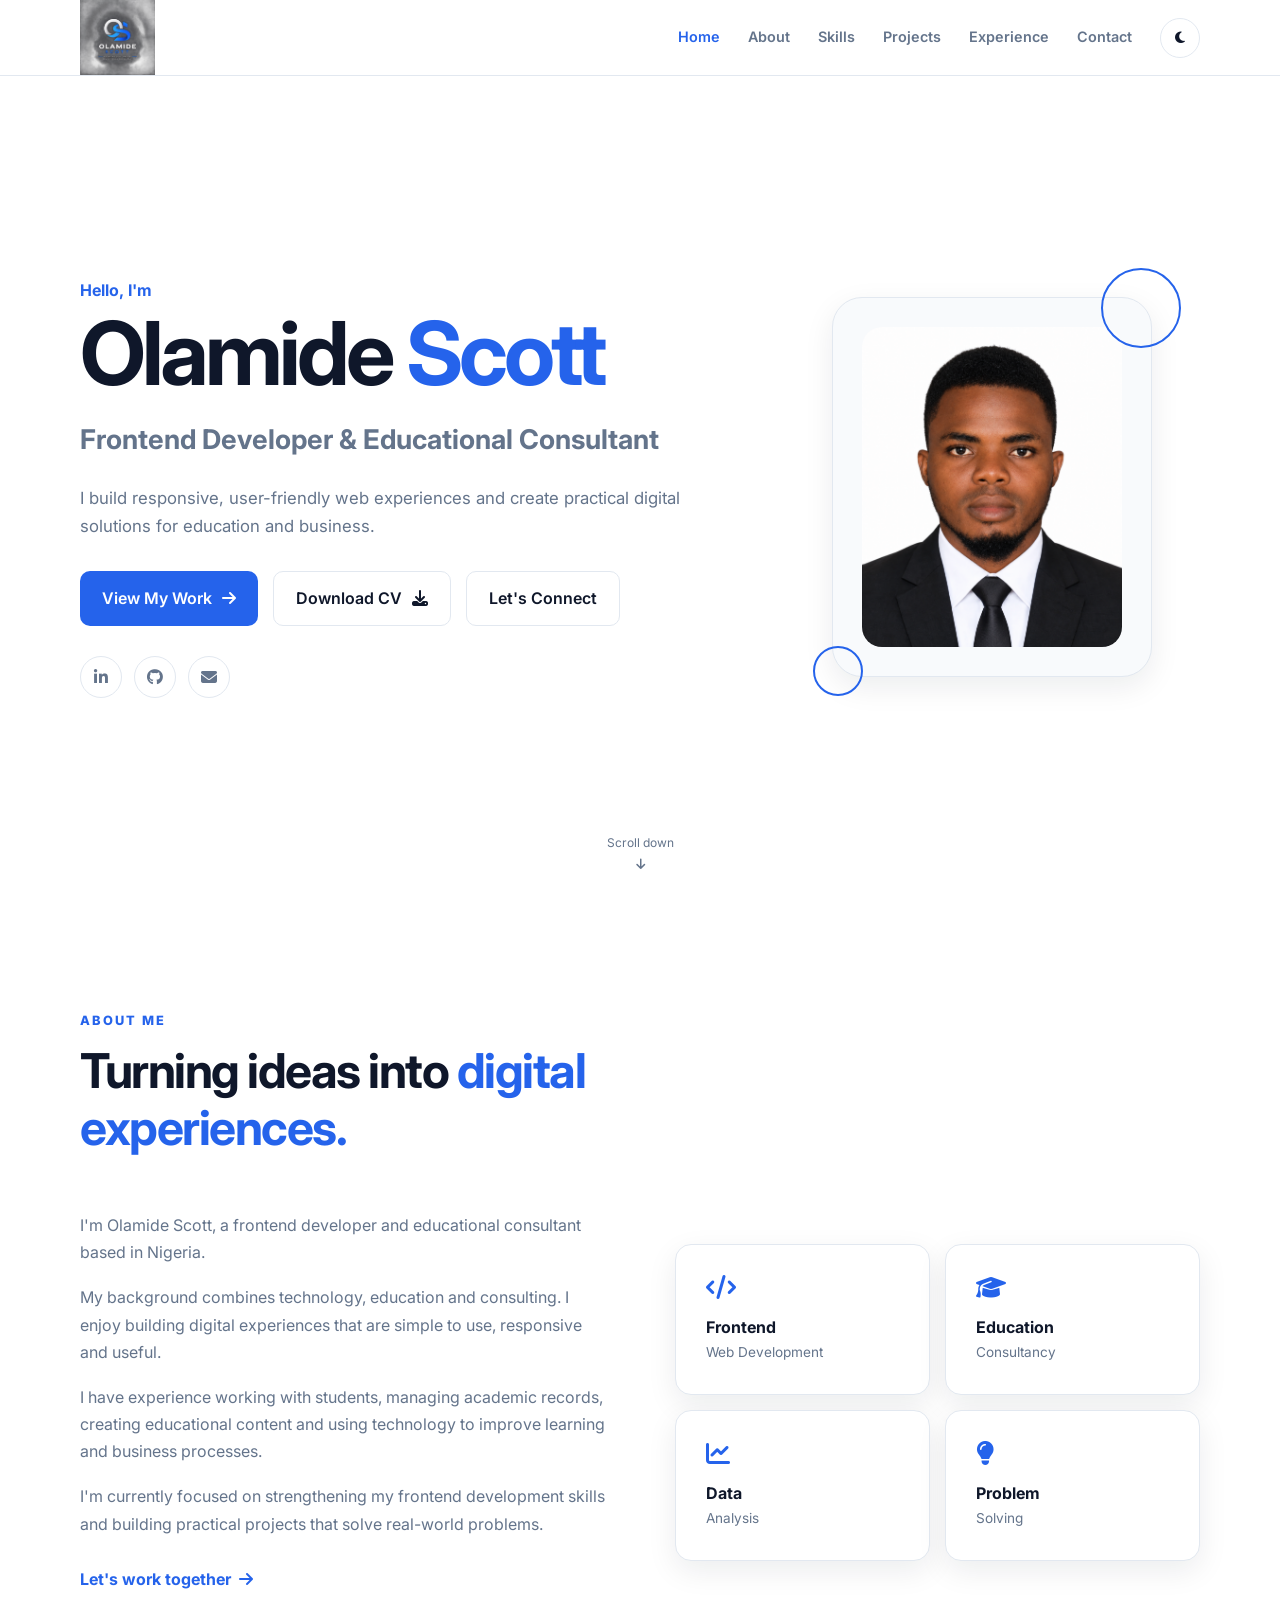
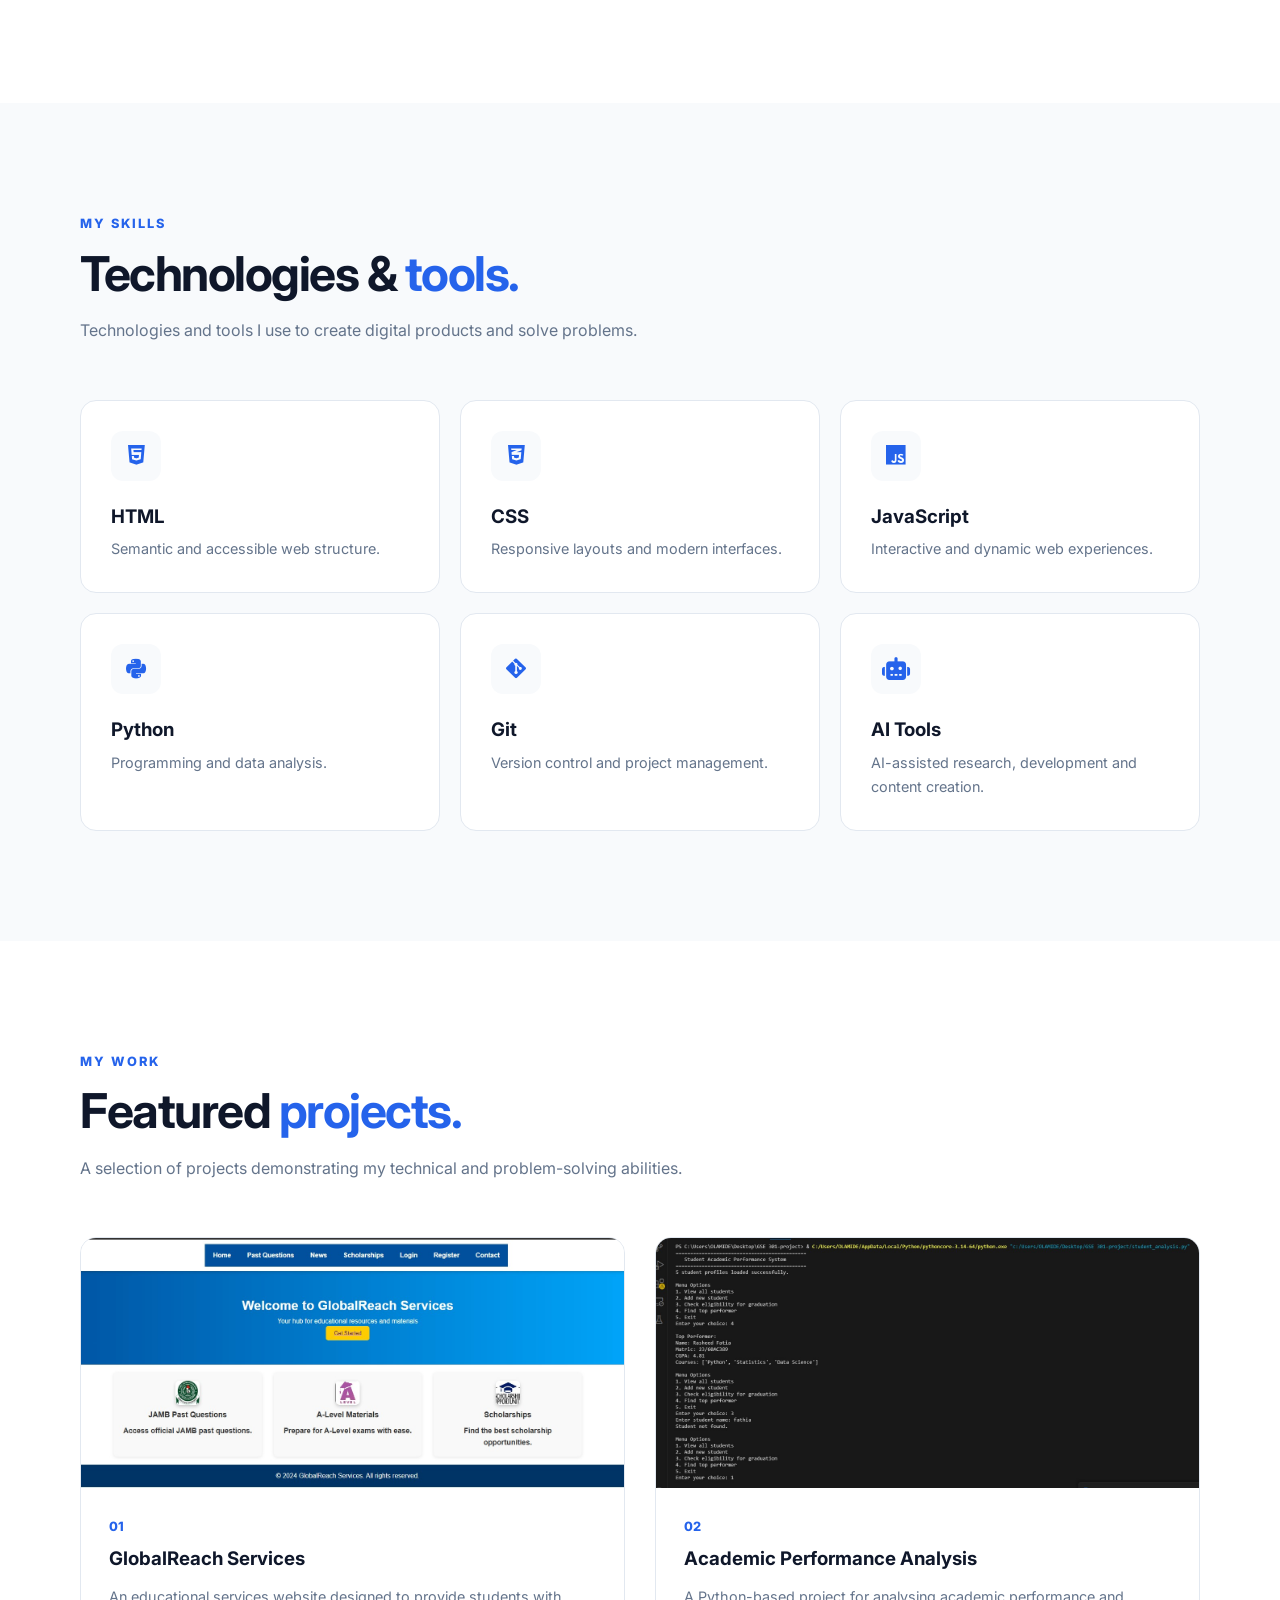
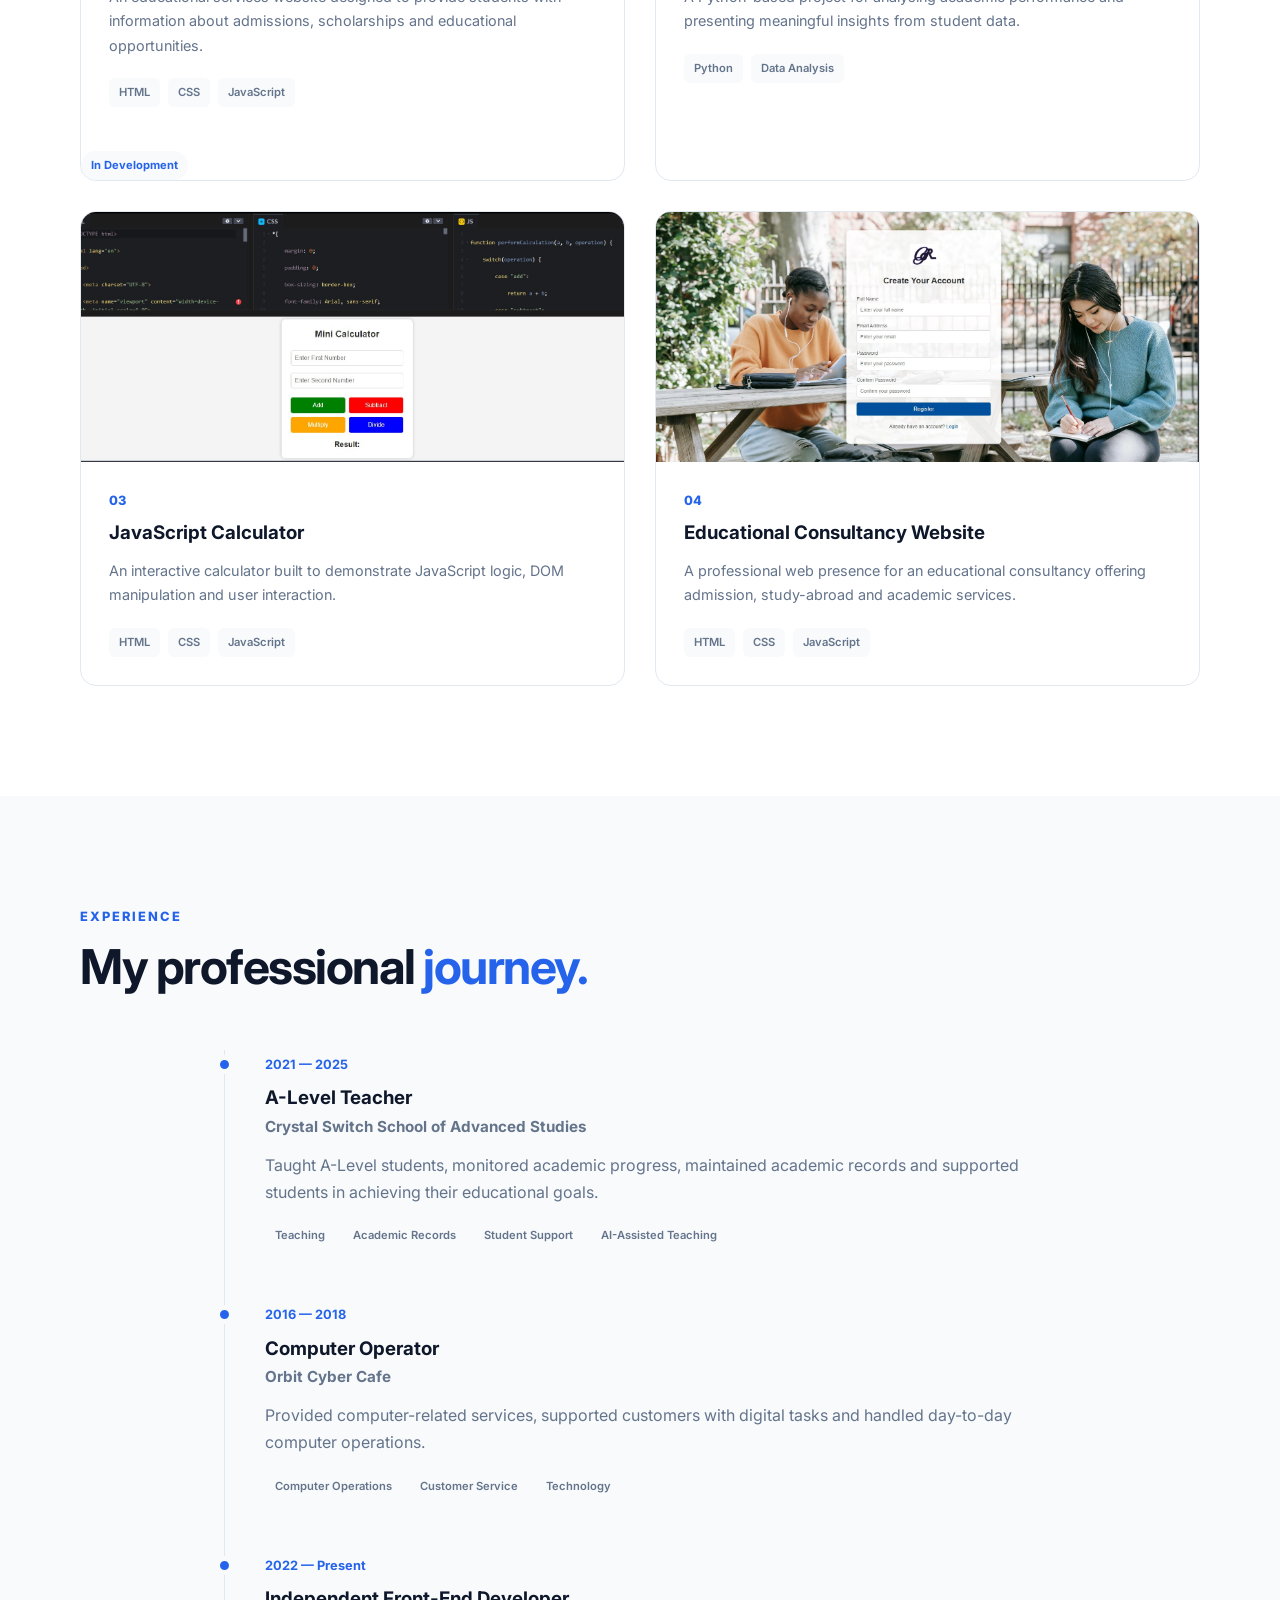
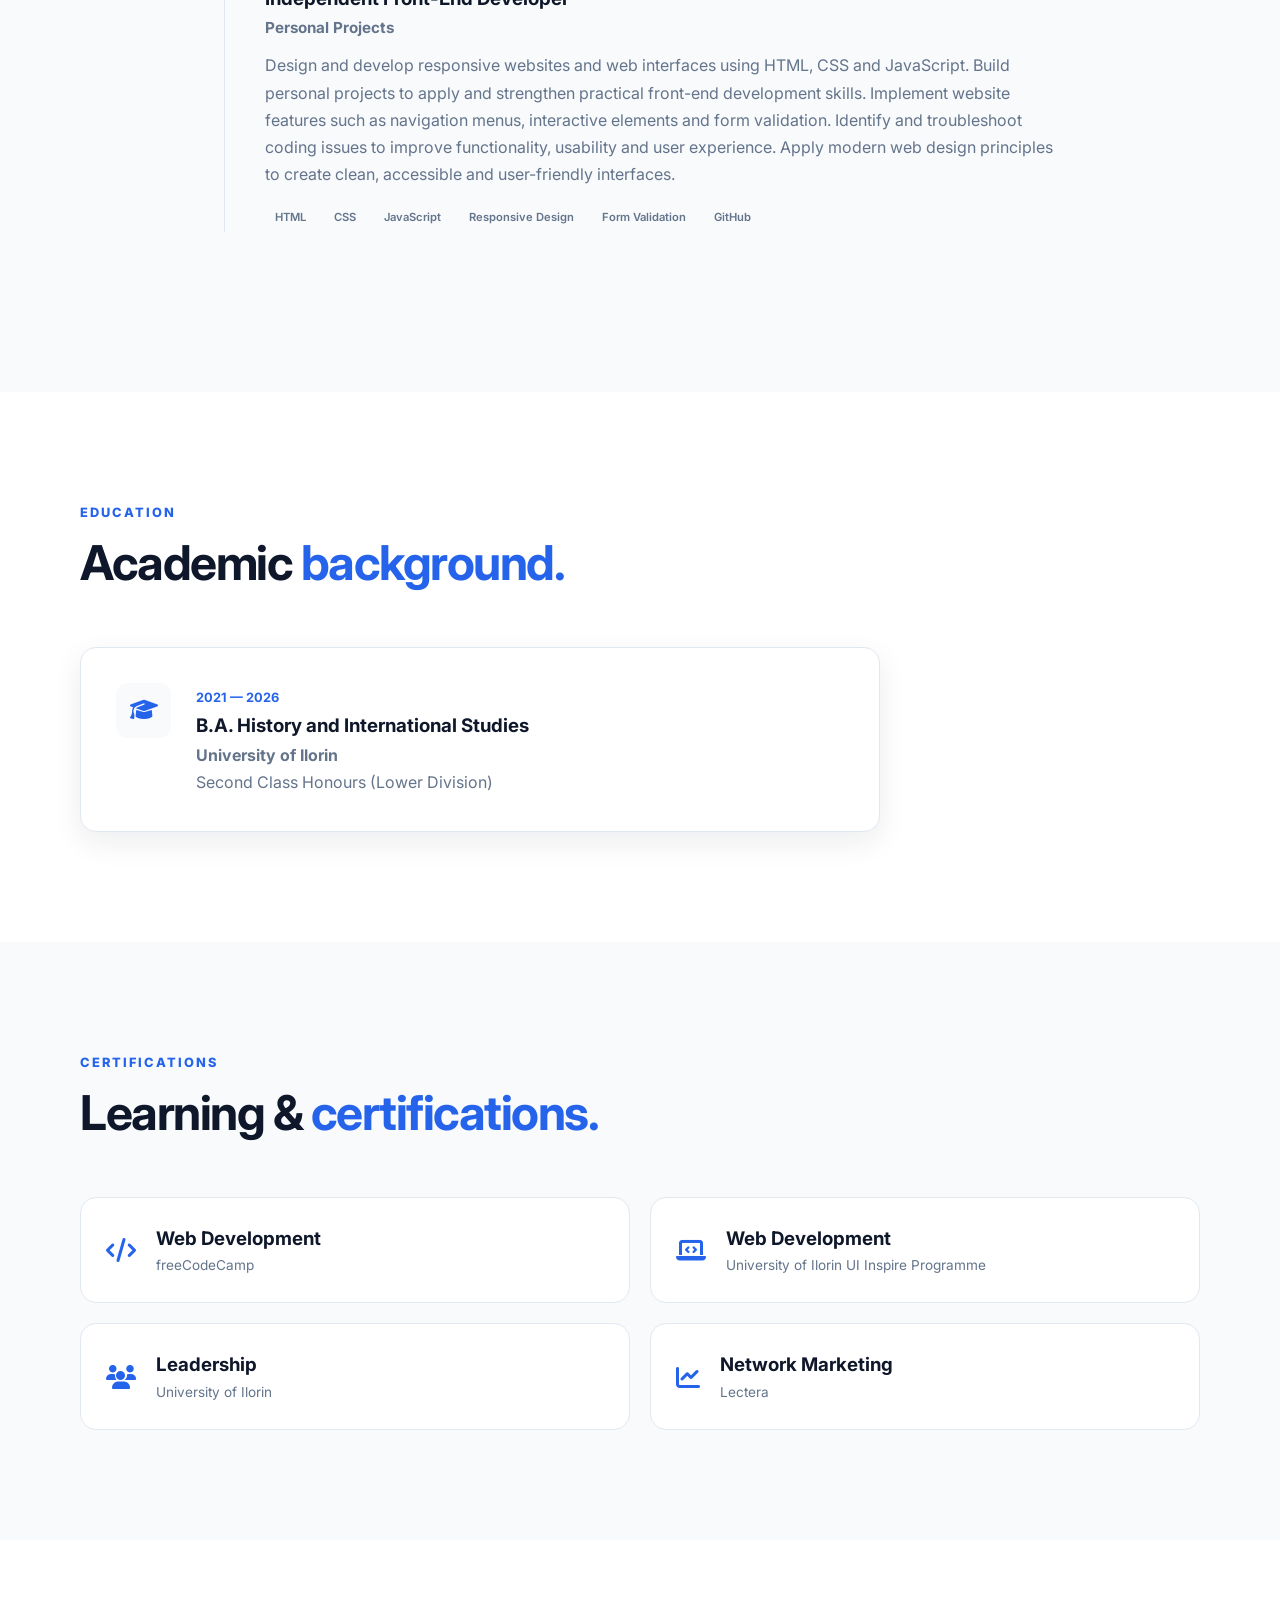
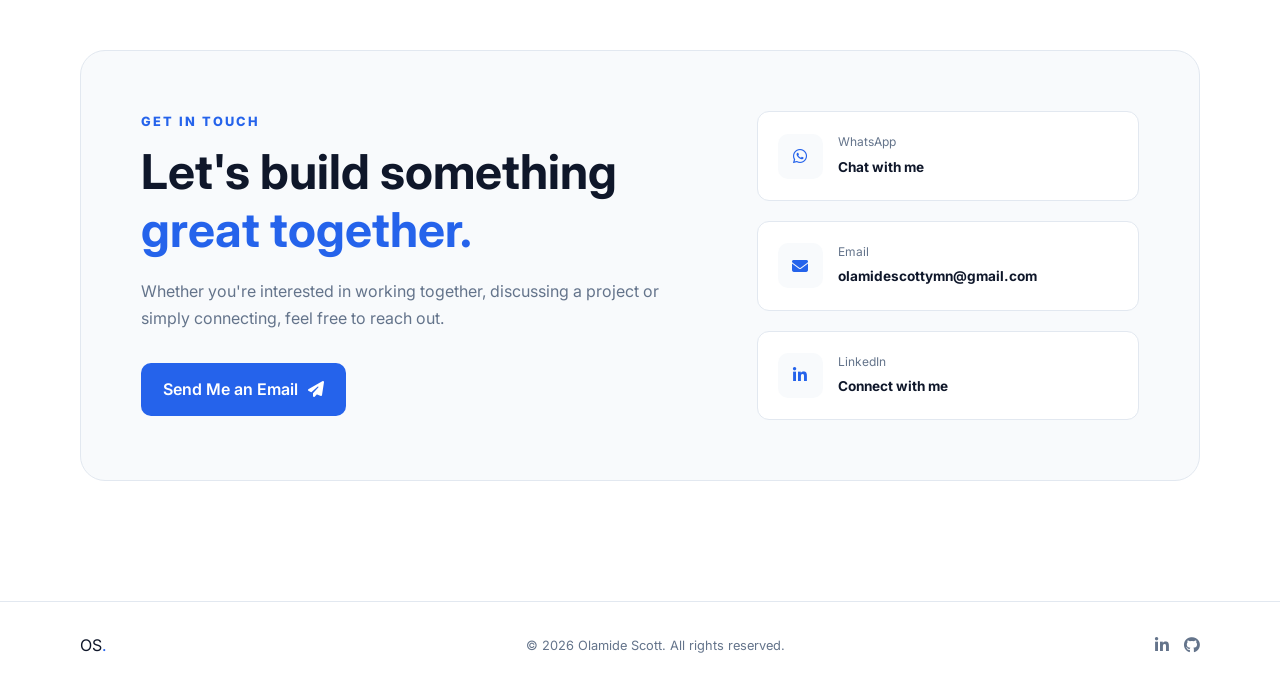
==== commit 7068e8c7: "Update index.html" ====
--- a/index.html
+++ b/index.html
@@ -36,7 +36,7 @@
         <nav class="navbar container">
 
             <a href="#home" class="logo">
-            <img src="/Images/Logo.png" alt="">
+            <img src="images/Logo.png" alt="">
             </a>
 
             <div class="nav-menu" id="nav-menu">
@@ -144,7 +144,7 @@
 
                         <div class="profile-image">
                             
-                            <img src="/Images/olamide.png"
+                            <img src="images/olamide.png"
                                  alt="Olamide Scott">
                         </div>
 
@@ -366,7 +366,7 @@
 
                         <div class="project-image">
 
-                            <img src="/Images/globareach.jpg"
+                            <img src="images/globareach.jpg"
                                  alt="GlobalReach Services website">
 
                             <div class="project-overlay">
@@ -418,7 +418,7 @@
 
                         <div class="project-image">
 
-                            <img src="/Images/std analysis.jpg"
+                            <img src="images/std analysis.jpg"
                                  alt="Academic performance analysis project">
 
                             <div class="project-overlay">
@@ -465,7 +465,7 @@
 
                         <div class="project-image">
 
-                            <img src="/Images/mini calculator.jpg"
+                            <img src="images/mini calculator.jpg"
                                  alt="JavaScript calculator">
 
                             <div class="project-overlay">
@@ -513,7 +513,7 @@
 
                         <div class="project-image">
 
-                            <img src="/Images/globalreach register.jpg"
+                            <img src="images/globalreach register.jpg"
                                  alt="Educational consultancy website">
 
                             <div class="project-overlay">
@@ -946,4 +946,4 @@
     <script src="portfolio.js"></script>
 
 </body>
-</html>+</html>
